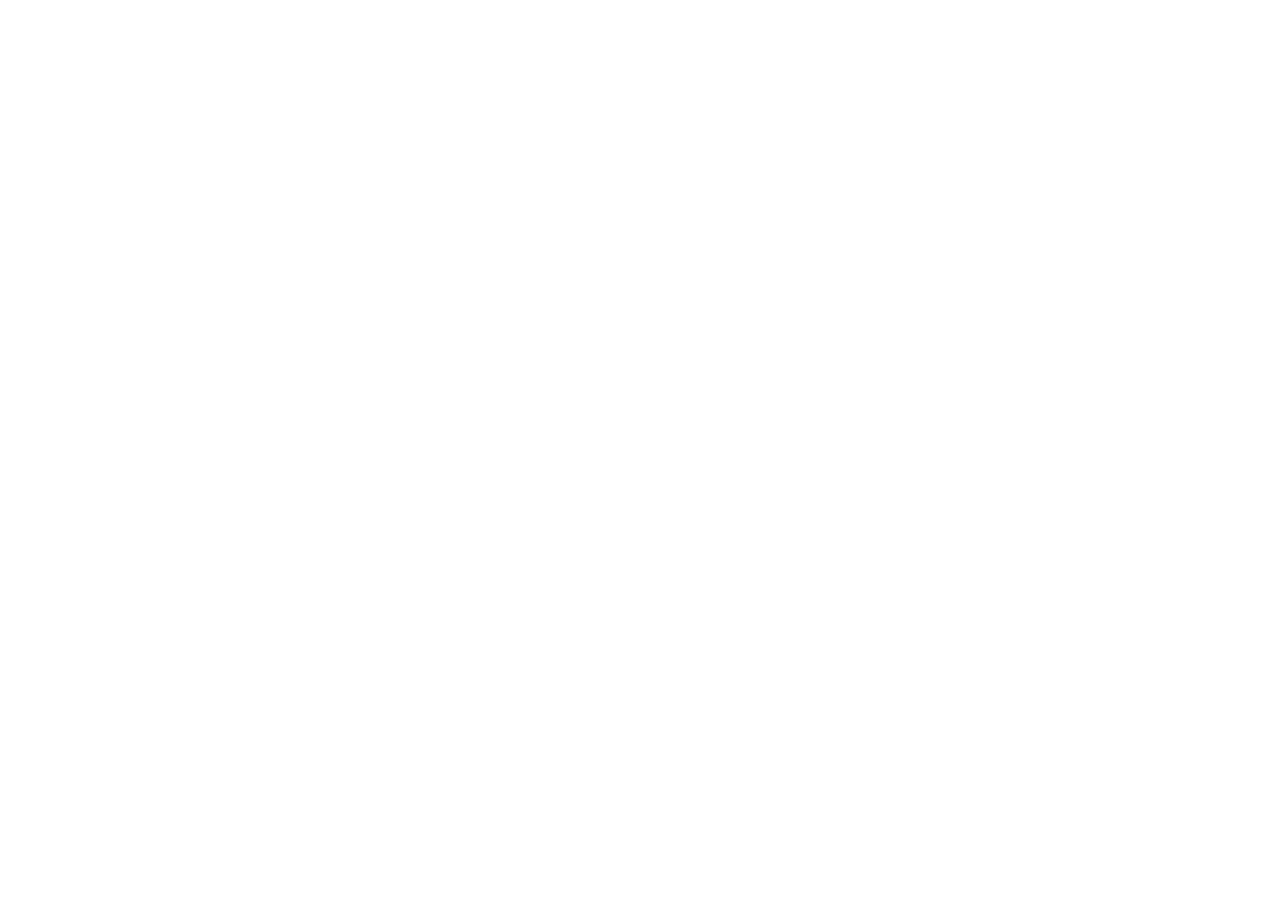
==== index.html @ 294ba842 "öööh holy shit" ====
<!DOCTYPE html>
<html lang="en">

<head>
    <meta charset="UTF-8">
    <meta http-equiv="X-UA-Compatible" content="IE=edge">
    <meta name="viewport" content="width=device-width, initial-scale=1.0">
    <link rel="shortcut icon" href="#">
    <title>Laulu</title>
    <link rel="stylesheet" href="/ht22/dig_cave/Laulu/css/index.css">
    <link id="css1" rel="stylesheet" href="/ht22/dig_cave/Laulu/css/registerLogin.css">
    <link id="css2" rel="stylesheet" href="/ht22/dig_cave/Laulucss/loggedInBasicLayout.css">
    <link id="css3" rel="stylesheet" href="">
    <link id="css4" rel="stylesheet" href="">

</head>

<body>
</body>

<script src="/ht22/dig_cave/Laulu/js/functions.js"></script>
<script src="/ht22/dig_cave/Laulu/js/components.js"></script>
<script src="/ht22/dig_cave/Laulu/js/loginRegister.js"></script>
<script src="/ht22/dig_cave/Laulu/js/discover.js"></script>
<script src="/ht22/dig_cave/Laulu/js/profile.js"></script>
<script src="/ht22/dig_cave/Laulu/js/search.js"></script>
<script src="/ht22/dig_cave/Laulu/js/create.js"></script>
<script src="/ht22/dig_cave/Laulu/js/deleteBoardOrReview.js"></script>

</html>
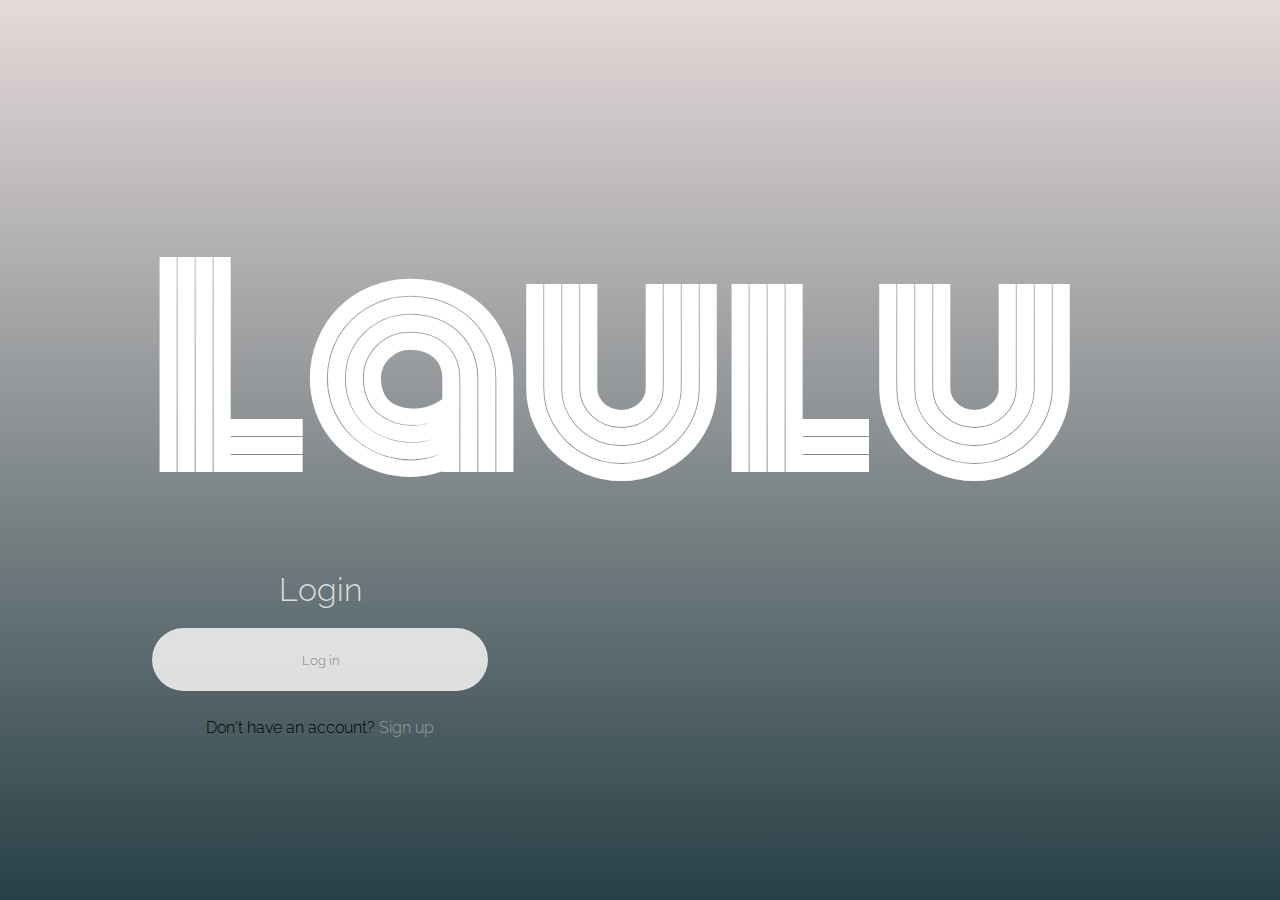
==== commit b392a9fc: "sökvägar" ====
--- a/index.html
+++ b/index.html
@@ -6,10 +6,11 @@
     <meta http-equiv="X-UA-Compatible" content="IE=edge">
     <meta name="viewport" content="width=device-width, initial-scale=1.0">
     <link rel="shortcut icon" href="#">
+    <link rel="shortcut icon" href="favicon.ico" type="image/x-icon">
     <title>Laulu</title>
-    <link rel="stylesheet" href="/ht22/dig_cave/Laulu/css/index.css">
-    <link id="css1" rel="stylesheet" href="/ht22/dig_cave/Laulu/css/registerLogin.css">
-    <link id="css2" rel="stylesheet" href="/ht22/dig_cave/Laulucss/loggedInBasicLayout.css">
+    <link rel="stylesheet" href="../css/index.css">
+    <link id="css1" rel="stylesheet" href="../css/registerLogin.css">
+    <link id="css2" rel="stylesheet" href="../css/loggedInBasicLayout.css">
     <link id="css3" rel="stylesheet" href="">
     <link id="css4" rel="stylesheet" href="">
 
@@ -18,13 +19,13 @@
 <body>
 </body>
 
-<script src="/ht22/dig_cave/Laulu/js/functions.js"></script>
-<script src="/ht22/dig_cave/Laulu/js/components.js"></script>
-<script src="/ht22/dig_cave/Laulu/js/loginRegister.js"></script>
-<script src="/ht22/dig_cave/Laulu/js/discover.js"></script>
-<script src="/ht22/dig_cave/Laulu/js/profile.js"></script>
-<script src="/ht22/dig_cave/Laulu/js/search.js"></script>
-<script src="/ht22/dig_cave/Laulu/js/create.js"></script>
-<script src="/ht22/dig_cave/Laulu/js/deleteBoardOrReview.js"></script>
+<script src="../js/functions.js"></script>
+<script src="../js/components.js"></script>
+<script src="../js/loginRegister.js"></script>
+<script src="../js/discover.js"></script>
+<script src="../js/profile.js"></script>
+<script src="../js/search.js"></script>
+<script src="../js/create.js"></script>
+<script src="../js/deleteBoardOrReview.js"></script>
 
 </html>--- a/css/index.css
+++ b/css/index.css
@@ -0,0 +1,388 @@
+@font-face {
+    font-family: "monoton";
+    src: url(../media/fonts/Monoton/Monoton-Regular.ttf);
+}
+
+@font-face {
+    font-family: "ralewayLight";
+    src: url(../media/fonts/Raleway/Raleway-Light.ttf);
+}
+
+@font-face {
+    font-family: "raleway";
+    src: url(../media/fonts/Raleway/Raleway-Bold.ttf);
+}
+
+@font-face {
+    font-family: "ralewayMedium";
+    src: url(../media/fonts/Raleway/Raleway-Medium.ttf);
+}
+
+#popUp {
+    position: absolute;
+    height: 30vh;
+    width: 95vw;
+    background-color: #294247f5;
+    z-index: 10;
+    border-radius: 20px;
+    margin: auto;
+    left: 0;
+    right: 0;
+    top: 0px;
+    bottom: 20px;
+    text-align: center;
+}
+
+#popUp>p {
+    color: rgb(201, 201, 201);
+    margin-top: 10vh;
+}
+
+#popUp>div {
+    position: absolute;
+    height: 20%;
+    width: 80%;
+    bottom: 20px;
+    right: 0;
+    left: 0;
+    margin: auto;
+    display: flex;
+    justify-content: space-between;
+}
+
+#popUp>div>div {
+    height: 100%;
+    width: 48%;
+    background-color: #d9d9d9;
+    border-radius: 8px;
+    cursor: pointer;
+    display: flex;
+    justify-content: center;
+    align-items: center;
+}
+
+.review,
+nav * {
+    cursor: pointer;
+}
+
+.stars {
+    display: flex;
+    margin: 0.5vh 0 0.5vh 0;
+}
+
+.star {
+    background-position: center;
+    background-size: cover;
+    background-image: url(../media/icons/empty_star.png);
+    height: 2vh;
+    width: 2vh;
+}
+
+.bold {
+    font-weight: bold;
+}
+
+.pointer {
+    cursor: pointer;
+}
+
+.closed {
+    display: none;
+}
+
+#albumCoverExpanded {
+    height: 39vh;
+    width: 39vh;
+    border-radius: 5vh;
+}
+
+#closeReview {
+    background-image: url(../media/icons/close_0.png);
+    background-position: center;
+    background-size: cover;
+    height: 3vh;
+    width: 3vh;
+    position: absolute;
+    right: 4.5vw;
+}
+
+.previousReviewsContainer {
+    width: 100%;
+    gap: 10px;
+    display: flex;
+    flex-direction: column;
+}
+
+.review {
+    border-radius: 20px;
+    background-color: rgb(212, 212, 212);
+    box-sizing: border-box;
+    padding: 10px;
+    width: 100%;
+}
+
+.center {
+    display: flex;
+    flex-direction: column;
+    justify-content: center;
+    align-items: center;
+}
+
+/* book mark button styling */
+
+.saveButton {
+    position: absolute;
+    background: none;
+    border: none;
+    padding: 0;
+    width: 5vw;
+    height: 5vw;
+    border-radius: 0px;
+    right: 15px;
+    background-image: url(../media/icons/bookmark.png);
+    background-repeat: no-repeat;
+    background-size: contain;
+}
+
+.savedButton {
+    position: absolute;
+    background: none;
+    border: none;
+    padding: 0;
+    width: 5vw;
+    height: 5vw;
+    border-radius: 0px;
+    right: 15px;
+    background-image: url(../media/icons/vinyl.svg);
+    background-repeat: no-repeat;
+    background-size: contain;
+}
+
+.saveButton:hover {
+    width: 5.2vw;
+    height: 5.2vw;
+    cursor: pointer;
+    transition: 0.5s;
+}
+
+.savedButton:hover {
+    background-image: url(../media/icons/close_0.png);
+}
+
+/* overlay */
+.overlayReview {
+    display: flex;
+    flex-direction: column;
+    align-items: center;
+    position: absolute;
+    height: 92%;
+    width: 100%;
+    box-sizing: border-box;
+    padding: 7vw;
+    overflow-x: scroll;
+    z-index: 30;
+    background-image: linear-gradient(#e6dada, #274046);
+}
+
+/* input field styling*/
+
+#searchField {
+    width: 100%;
+    height: 10vw;
+    border-radius: 10px;
+    padding: 0px 5px;
+    border: none;
+    box-sizing: border-box;
+}
+
+#searchField:focus {
+    outline: none;
+}
+
+.star {
+    min-height: 15px;
+    min-width: 15px;
+}
+
+/* Vinyl loading screen */
+
+/* Loader */
+.vinylloaderC {
+    position: absolute;
+    background-color: rgba(68, 68, 68, 0.364);
+    display: flex;
+    justify-content: center;
+    align-items: center;
+    height: 100%;
+    width: 100vw;
+    z-index: 1;
+}
+
+.circleContainer {
+    display: flex;
+    justify-content: center;
+    align-items: center;
+    position: relative;
+    height: 30vw;
+    width: 30vw;
+    border-radius: 50%;
+    border: 5px solid black;
+    background-color: #262626;
+    animation: spinVinyl 2s linear infinite;
+    overflow: hidden;
+}
+
+.vinylShadow {
+    position: absolute;
+    height: 31vw;
+    width: 31vw;
+    border-radius: 50%;
+    box-shadow: 6px 5px #756a6a2b;
+}
+
+.circleContainer div {
+    position: absolute;
+    border-radius: 50%;
+}
+
+.innerCircle1 {
+    height: 5%;
+    width: 5%;
+    background-color: aliceblue;
+    z-index: 20;
+
+}
+
+.innerCircle2 {
+    height: 6%;
+    width: 6%;
+    background-color: #7d7f81;
+    z-index: 19;
+
+}
+
+.albumCircle {
+    height: 20%;
+    width: 20%;
+    background-color: #1f65ab;
+    z-index: 18;
+    border: 4px solid #131313;
+}
+
+.etchCircle {
+    background-color: #00000000;
+    border: 1px solid #515151;
+}
+
+.etchCircle1 {
+    height: 25%;
+    width: 25%;
+    z-index: 19;
+    border: 1px solid #3e3e3e;
+}
+
+.etchCircle2 {
+    height: 35%;
+    width: 35%;
+    z-index: 19;
+}
+
+.etchCircle3 {
+    height: 45%;
+    width: 45%;
+    z-index: 19;
+}
+
+.etchCircle4 {
+    height: 65%;
+    width: 65%;
+    z-index: 19;
+}
+
+.etchCircle5 {
+    height: 85%;
+    width: 85%;
+    z-index: 19;
+}
+
+.vinylReflection {
+    border-radius: 0;
+    height: 5px;
+    width: 150%;
+    background-color: #DFDFDF1F;
+    z-index: 20;
+    box-shadow: 0px 0px 30px #f9f9f9;
+
+}
+
+@keyframes spinVinyl {
+    0% {
+        transform: rotate(0deg);
+    }
+
+    100% {
+        transform: rotate(360deg);
+    }
+}
+
+/* Response to user styling */
+#messageContainer {
+    display: flex;
+    justify-content: center;
+    align-items: flex-end;
+    background-color: rgba(68, 68, 68, 0.364);
+    position: absolute;
+    height: 100%;
+    width: 100%;
+    z-index: 31;
+    transition: 4s;
+}
+
+@keyframes popUp {
+    0% {
+        bottom: -99vh;
+    }
+
+    100% {
+        bottom: 0vh;
+    }
+}
+
+#messageContainer div {
+    position: absolute;
+    display: flex;
+    justify-content: center;
+    align-items: center;
+
+    text-align: center;
+
+    font-size: 8vw;
+
+    width: 100vw;
+    height: 23%;
+
+    background-color: #ffffffd9;
+    color: #274046;
+    border-radius: 10px 10px 0px 0px;
+
+    animation: popUp 1.5s;
+}
+
+#messageContainer button {
+    position: absolute;
+    top: 4vw;
+    right: 4vw;
+
+    height: 7vw;
+    width: 7vw;
+
+    background-color: transparent;
+    border: none;
+
+    background-image: url(../media/icons/close_0.png);
+    background-repeat: no-repeat;
+    background-size: contain;
+
+    z-index: 32;
+}--- a/css/registerLogin.css
+++ b/css/registerLogin.css
@@ -0,0 +1,176 @@
+* {
+    box-sizing: border-box;
+    padding: 0;
+    margin: 0;
+    font-family: "ralewayLight";
+}
+
+body {
+    font-family: system-ui, -apple-system, BlinkMacSystemFont, 'Segoe UI', Roboto, Oxygen, Ubuntu, Cantarell, 'Open Sans', 'Helvetica Neue', sans-serif;
+    margin: 0;
+    height: 100vh;
+    display: flex;
+    align-items: flex-end;
+    background-image: linear-gradient(#e6dada, #274046);
+    background-position: center;
+    background-size: cover;
+}
+
+#limitWrapper {
+    display: flex;
+    justify-content: center;
+    align-items: center;
+    height: 100%;
+    width: 50%;
+}
+
+body {
+    display: flex;
+    justify-content: center;
+    align-items: center;
+}
+
+#logoBanner h1 {
+    text-align: center;
+    font-family: "monoton";
+    color: white;
+    font-size: 20vw;
+}
+
+
+#mainContainer {
+    display: flex;
+    justify-content: center;
+    align-items: center;
+    width: 100%;
+    height: 100%;
+}
+
+
+#loginAndRegisterPageContainer {
+    display: flex;
+    flex-direction: column;
+    justify-content: center;
+    padding: 5%;
+    z-index: 2;
+    max-width: 400px;
+    max-height: 620px;
+    height: 100%;
+    width: 100%;
+}
+
+#loginMessageContainer {
+    display: flex;
+    flex-direction: column;
+    justify-content: space-between;
+    align-items: center;
+    font-family: "ralewayLight";
+}
+
+#loginMessageContainer #loginRegisterSign {
+    font-size: 32px;
+    text-align: center;
+    color: #dcddde;
+}
+
+#loginMessageContainer #loginRegistermessage {
+    opacity: 0%;
+    color: rgb(202, 202, 202);
+    text-align: center;
+    margin-top: 1vw;
+}
+
+
+#loginAndRegisterFormContainer {
+    position: relative;
+    display: flex;
+    flex-direction: column;
+    justify-content: flex-end;
+    height: 100%;
+    width: 100%;
+    overflow: hidden;
+    z-index: 1;
+}
+
+#loginAndRegisterForm {
+    position: absolute;
+    display: flex;
+    flex-direction: column;
+    align-items: center;
+    justify-content: flex-end;
+    width: 100%;
+    height: 220px;
+    z-index: 0;
+    bottom: -75px;
+}
+
+#loginAndRegisterForm input {
+    height: 7vh;
+    width: 100%;
+    border-radius: 3.5vh;
+    padding: 5px 15px;
+    background-color: rgb(207, 207, 207);
+    color: rgba(83, 83, 83, 0.9);
+    border: none;
+    margin-bottom: 25px;
+}
+
+#loginAndRegisterForm input:focus {
+    outline: none;
+    box-shadow: 0px 0px 15px 0px rgba(170, 170, 170, 0.75);
+}
+
+#loginRegisterSwitch {
+    height: 100px;
+    text-align: center;
+}
+
+#loginRegisterSwitch button {
+    height: 7vh;
+    width: 100%;
+    border-radius: 3.5vh;
+    background-color: rgb(237, 237, 237, 0.9);
+    cursor: pointer;
+    margin-bottom: 3vh;
+    border: none;
+    color: grey;
+}
+
+#loginRegisterSwitch button:hover {
+    background-color: rgb(196, 196, 196);
+    box-shadow: 0px 0px 15px 0px rgba(170, 170, 170, 0.75);
+}
+
+#loginRegisterSwitch #switchBtn {
+    color: rgb(158, 158, 158);
+    cursor: pointer;
+}
+
+#loginRegisterSwitch #switchBtn:hover {
+    color: rgb(119, 119, 119);
+}
+
+/* Desktop */
+@media only screen and (min-width: 600px) {
+    #mainContainer {
+        justify-content: left;
+    }
+
+    #limitWrapper {
+        min-width: 480px;
+    }
+
+}
+
+/* Mobile */
+@media only screen and (max-width: 600px) {
+    #mainContainer {
+        justify-content: center;
+    }
+
+    #limitWrapper {
+        height: 100%;
+        width: 100%;
+    }
+
+}--- a/css/loggedInBasicLayout.css
+++ b/css/loggedInBasicLayout.css
@@ -0,0 +1,207 @@
+body {
+    font-family: system-ui, -apple-system, BlinkMacSystemFont, 'Segoe UI', Roboto, Oxygen, Ubuntu, Cantarell, 'Open Sans', 'Helvetica Neue', sans-serif;
+    margin: 0;
+    height: 100vh;
+    display: flex;
+    flex-direction: column;
+    overflow: hidden;
+    /* Ta bort? verkar finnas en onödig scroll annars? */
+}
+
+ul {
+    scroll-behavior: smooth;
+}
+
+/* General styling */
+button {
+    cursor: pointer;
+    border: 1.5px solid #00000057;
+    border-radius: 10px;
+    height: 10vw;
+    width: 40vw;
+}
+
+body main #contentCOntainer #noResults {
+    padding: 10px 0px;
+}
+
+.horizontalContainer {
+    display: flex;
+    justify-content: space-between;
+    align-items: center;
+    width: 100%;
+}
+
+.verticalContainer {
+    display: flex;
+    flex-direction: column;
+    justify-content: space-between;
+    width: 100%;
+}
+
+.alignCenter {
+    justify-content: center;
+    align-items: center;
+    text-align: center;
+}
+
+.alignCenter p {
+    margin: 1vh 0 4vh 0;
+}
+
+#contentContainer {
+    position: relative;
+    display: flex;
+    flex-direction: column;
+    position: relative;
+    overflow: scroll;
+
+    font-size: 2vh;
+    box-sizing: border-box;
+    padding: 5vw 5vw 0 5vw;
+    height: 100%;
+    width: 100vw;
+    background-image: linear-gradient(#e6dada, #274046);
+}
+
+#profilePicture {
+    border-radius: 50%;
+    cursor: pointer;
+    height: 5vh;
+    width: 5vh;
+}
+
+main {
+    height: 92%;
+    display: flex;
+    justify-content: center;
+    align-items: center;
+}
+
+nav {
+    position: relative;
+    color: white;
+    background-color: black;
+    height: 8%;
+    display: flex;
+    justify-content: space-evenly;
+    align-items: center;
+    box-sizing: border-box;
+    /*    padding: 30px 40px 30px 40px;*/
+    z-index: 2;
+    background-color: #354b51;
+
+}
+
+.viewIcon {
+    background-position: center;
+    background-size: cover;
+    background-repeat: no-repeat;
+    min-height: 0;
+    min-width: 0;
+    height: 6vh;
+    width: 6vh;
+    cursor: pointer;
+    background-color: rgba(0, 0, 0, 0);
+    border: none;
+    transition: 0.2s;
+}
+
+#discoverIcon {
+    background-image: url(/ht22/dig_cave/Laulu/media/icons/home-svgrepo-com.svg);
+}
+
+#searchIcon {
+    background-image: url(/ht22/dig_cave/Laulu/media/icons/search-svgrepo-com.svg);
+}
+
+#addIcon {
+    background-image: url(/ht22/dig_cave/Laulu/media/icons/plus-svgrepo-com.svg);
+}
+
+button.iconHover {
+    filter: invert(71%) sepia(5%) saturate(75%) hue-rotate(201deg) brightness(94%) contrast(89%);
+}
+
+button.iconHover:hover {
+    filter: invert(95%) sepia(0%) saturate(147%) hue-rotate(196deg) brightness(92%) contrast(95%);
+}
+
+#logoutBtn {
+    cursor: pointer;
+}
+
+#overlay {
+    position: relative;
+    border-radius: 20px;
+    background-color: rgb(107, 107, 107);
+    border: 2px solid rgb(188, 188, 188);
+    height: 80%;
+    width: 85%;
+}
+
+#overlay::backdrop {
+    background-color: rgba(27, 27, 27, 0.608);
+}
+
+#overlayContentContainer {
+    height: 85%;
+}
+
+/* Search field */
+#searchFieldContainer {
+    display: none;
+    justify-content: center;
+    align-items: center;
+    position: absolute;
+    right: 0;
+    width: 9vh;
+    height: 0%;
+    background-color: rgb(24, 24, 24);
+}
+
+#searchField {
+    z-index: 2;
+}
+
+#closeSearch {
+    display: none;
+    height: 4.5vw;
+    width: 4.5vw;
+    margin-right: 10px;
+    cursor: pointer;
+}
+
+textarea {
+    resize: none;
+    width: 100%;
+    padding: 0;
+    border-radius: 10px;
+    background-color: #5c5c8e;
+    box-sizing: border-box;
+    padding: 5px;
+
+}
+
+.createBox {
+    height: 35vw;
+    width: 35vw;
+    background-color: gray;
+    border: 2px solid black;
+    cursor: pointer;
+    border-radius: 20px;
+}
+
+.createBox:hover {
+    background-color: rgb(87, 87, 87);
+}
+
+.createBox:focus {
+    background-color: rgb(87, 87, 87);
+    outline: none;
+}
+
+.hidden {
+    display: none;
+
+}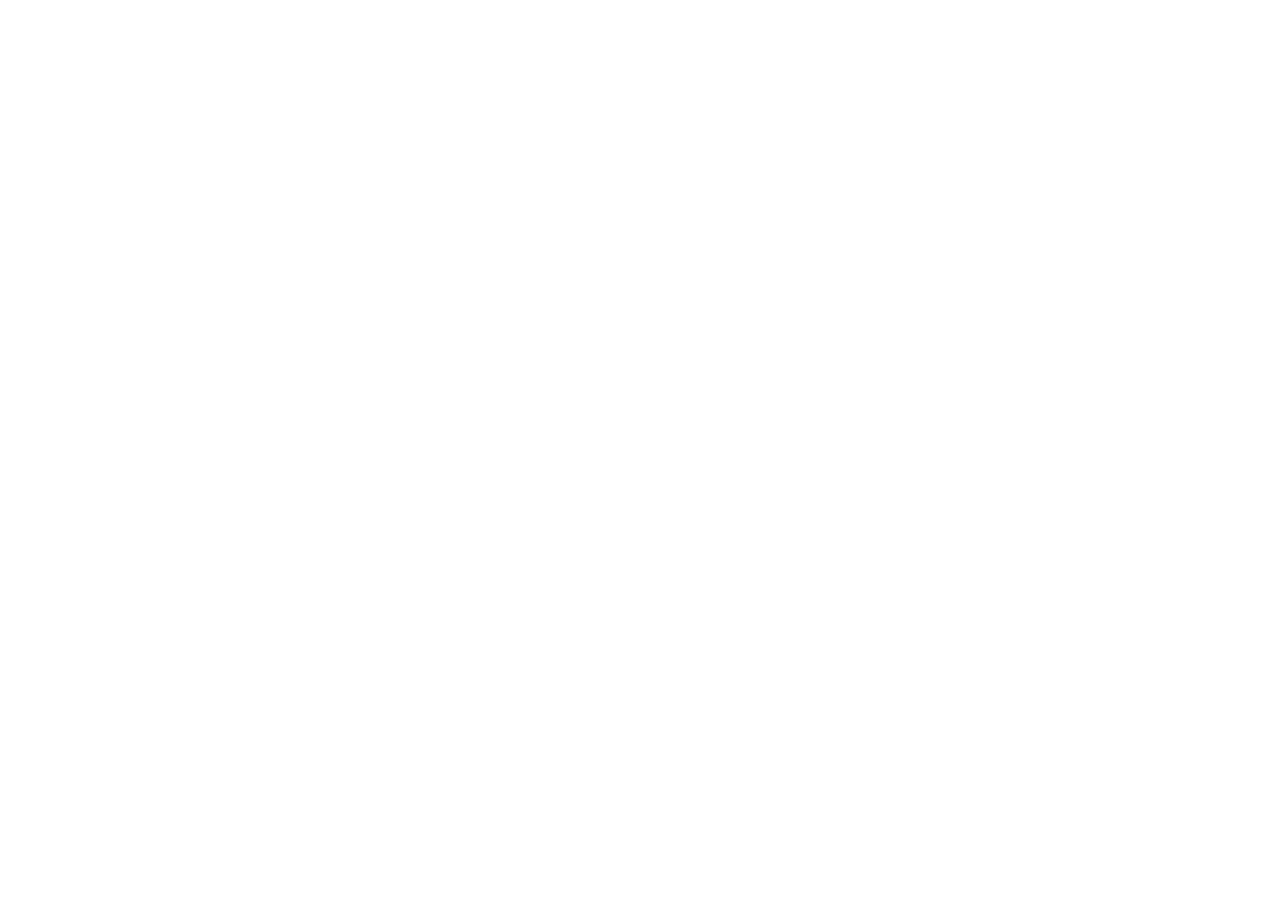
==== commit 3e04accd: "relativ sökväg, funkar ej!" ====
--- a/index.html
+++ b/index.html
@@ -6,11 +6,11 @@
     <meta http-equiv="X-UA-Compatible" content="IE=edge">
     <meta name="viewport" content="width=device-width, initial-scale=1.0">
     <link rel="shortcut icon" href="#">
-    <link rel="shortcut icon" href="favicon.ico" type="image/x-icon">
+    <link rel="shortcut icon" href="../Laulu/media/icons/vinyl.svg" type="image/x-icon">
     <title>Laulu</title>
-    <link rel="stylesheet" href="../css/index.css">
-    <link id="css1" rel="stylesheet" href="../css/registerLogin.css">
-    <link id="css2" rel="stylesheet" href="../css/loggedInBasicLayout.css">
+    <link rel="stylesheet" href="css/index.css">
+    <link id="css1" rel="stylesheet" href="../Laulu/css/registerLogin.css">
+    <link id="css2" rel="stylesheet" href="../Laulu/css/loggedInBasicLayout.css">
     <link id="css3" rel="stylesheet" href="">
     <link id="css4" rel="stylesheet" href="">
 
@@ -19,13 +19,14 @@
 <body>
 </body>
 
-<script src="../js/functions.js"></script>
-<script src="../js/components.js"></script>
-<script src="../js/loginRegister.js"></script>
-<script src="../js/discover.js"></script>
-<script src="../js/profile.js"></script>
-<script src="../js/search.js"></script>
-<script src="../js/create.js"></script>
-<script src="../js/deleteBoardOrReview.js"></script>
+<script src="../Laulu/js/functions.js"></script>
+<script src="../Laulu/js/components.js"></script>
+<script src="../Laulu/"></script>
+<script src="../Laulu/js/discover.js"></script>
+<script src="../Laulu/js/profile.js"></script>
+<script src="../Laulu/js/search.js"></script>
+<script src="../Laulu/js/create.js"></script>
+<script src="../Laulu/js/deleteBoardOrReview.js"></script>
+
 
 </html>--- a/css/index.css
+++ b/css/index.css
@@ -74,7 +74,7 @@
 .star {
     background-position: center;
     background-size: cover;
-    background-image: url(../media/icons/empty_star.png);
+    background-image: url(../Laulu/media/icons/empty_star.png);
     height: 2vh;
     width: 2vh;
 }
@@ -98,7 +98,7 @@
 }
 
 #closeReview {
-    background-image: url(../media/icons/close_0.png);
+    background-image: url(../Laulu/media/icons/close_0.png);
     background-position: center;
     background-size: cover;
     height: 3vh;
@@ -140,7 +140,7 @@
     height: 5vw;
     border-radius: 0px;
     right: 15px;
-    background-image: url(../media/icons/bookmark.png);
+    background-image: url(../Laulu/media/icons/bookmark.png);
     background-repeat: no-repeat;
     background-size: contain;
 }
@@ -154,7 +154,7 @@
     height: 5vw;
     border-radius: 0px;
     right: 15px;
-    background-image: url(../media/icons/vinyl.svg);
+    background-image: url(../Laulu/media/icons/vinyl.svg);
     background-repeat: no-repeat;
     background-size: contain;
 }
@@ -167,7 +167,7 @@
 }
 
 .savedButton:hover {
-    background-image: url(../media/icons/close_0.png);
+    background-image: url(../Laulu/media/icons/close_0.png);
 }
 
 /* overlay */
@@ -380,7 +380,7 @@
     background-color: transparent;
     border: none;
 
-    background-image: url(../media/icons/close_0.png);
+    background-image: url(../Laulu/media/icons/close_0.png);
     background-repeat: no-repeat;
     background-size: contain;
 
